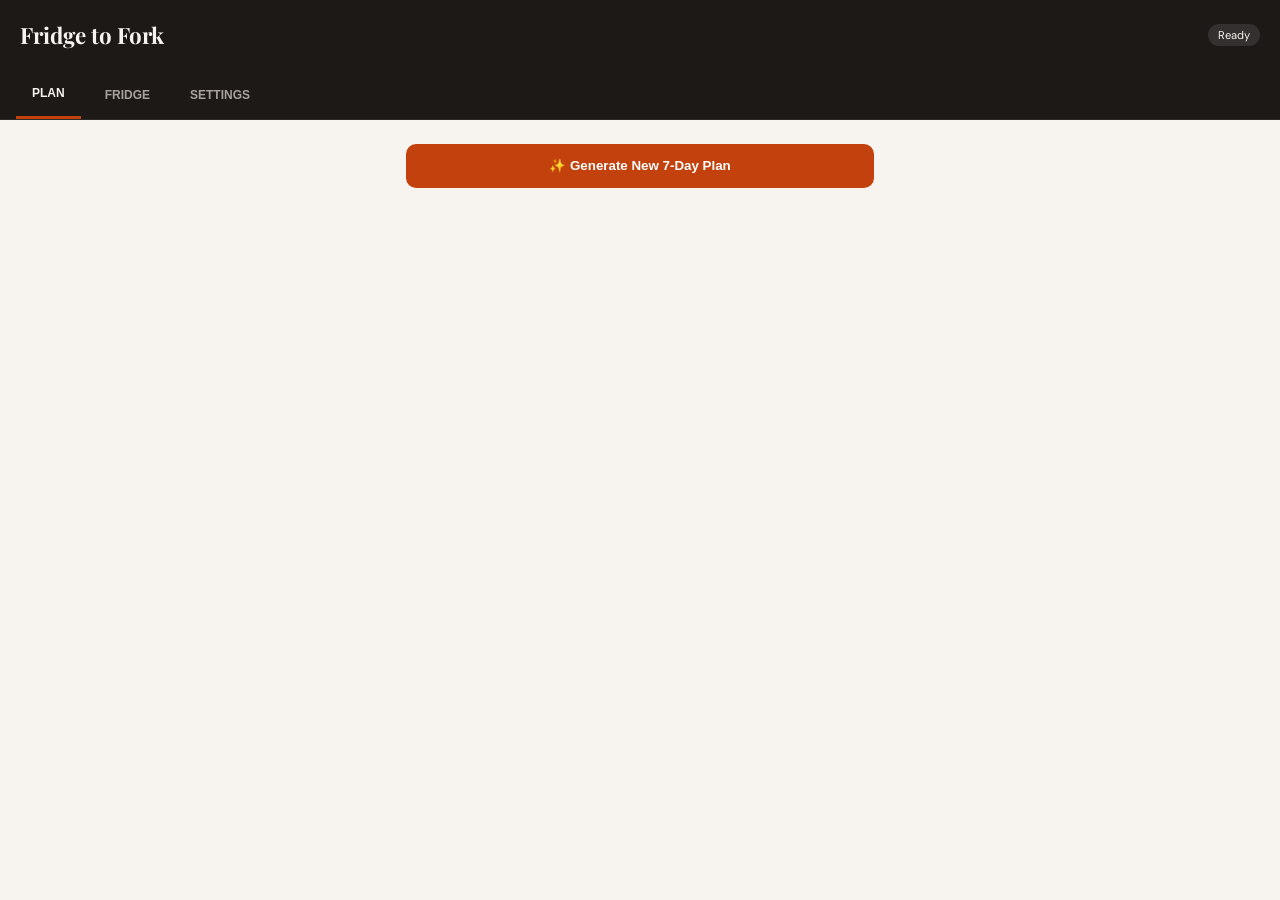
==== index.html @ 2e4df6df "Update index.html" ====
<!DOCTYPE html>
<html lang="en">
<head>
    <meta charset="UTF-8">
    <meta name="viewport" content="width=device-width, initial-scale=1.0">
    <title>Fridge to Fork v0.028</title>
    <link href="https://fonts.googleapis.com/css2?family=Playfair+Display:wght@600&family=DM+Sans:wght@400;500;700&display=swap" rel="stylesheet">
    <style>
        :root { --cream: #F7F3EE; --ink: #1C1917; --accent: #C2410C; --border: #E7E2DC; --card: #FFFFFF; --radius: 12px; }
        * { box-sizing: border-box; margin: 0; padding: 0; }
        body { font-family: 'DM Sans', sans-serif; background: var(--cream); color: var(--ink); padding-bottom: 50px; }
        header { background: var(--ink); color: var(--cream); padding: 1.25rem; display: flex; justify-content: space-between; align-items: center; }
        header h1 { font-family: 'Playfair Display', serif; font-size: 1.4rem; }
        #status { font-size: 0.7rem; background: rgba(255,255,255,0.1); padding: 4px 10px; border-radius: 20px; }
        .tabs { background: var(--ink); display: flex; padding: 0 1rem; gap: 0.5rem; border-bottom: 1px solid #2C2927; }
        .tab { font-size: 0.75rem; font-weight: 700; color: #A8A29E; padding: 1rem; border: none; background: none; cursor: pointer; text-transform: uppercase; }
        .tab.active { color: var(--cream); border-bottom: 3px solid var(--accent); }
        .view { display: none; padding: 1.5rem 1rem; max-width: 500px; margin: 0 auto; }
        .view.active { display: block; }
        .card { background: var(--card); border: 1px solid var(--border); border-radius: var(--radius); padding: 1.25rem; margin-bottom: 1.25rem; }
        label { display: block; font-size: 0.7rem; font-weight: 700; text-transform: uppercase; margin-bottom: 4px; color: #78716C; }
        input, select { width: 100%; padding: 0.7rem; margin-bottom: 1rem; border: 1px solid var(--border); border-radius: 8px; font-family: inherit; font-size: 0.9rem; }
        .btn { width: 100%; padding: 0.9rem; border-radius: 10px; border: none; font-weight: 700; cursor: pointer; transition: 0.2s; }
        .btn:active { transform: scale(0.98); opacity: 0.9; }
        .btn-p { background: var(--accent); color: white; }
        .btn-s { background: white; border: 2px solid var(--border); color: #44403C; margin-top: 10px; }
        .ing-item { display: flex; justify-content: space-between; align-items: center; padding: 1rem; background: white; border: 1px solid var(--border); border-radius: 10px; margin-bottom: 0.75rem; }
        .day-card { background: white; border: 1px solid var(--border); border-radius: 12px; margin-bottom: 1.25rem; overflow: hidden; }
        .day-h { background: var(--ink); color: white; padding: 0.75rem 1.25rem; font-family: 'Playfair Display', serif; }
        .m-box { padding: 1rem; border-bottom: 1px solid var(--border); }
        .m-box p { font-size: 0.95rem; line-height: 1.4; color: #44403C; }
        .recipe-modal { position: fixed; top: 0; left: 0; width: 100%; height: 100%; background: white; z-index: 2000; overflow-y: auto; padding: 2rem; }
        .staple-tag { background: #E7E2DC; padding: 6px 12px; border-radius: 20px; font-size: 0.8rem; display: flex; align-items: center; gap: 6px; margin-bottom: 5px; }
    </style>
</head>
<body>

<header><h1>Fridge to Fork</h1><span id="status">Ready</span></header>

<div class="tabs">
    <button class="tab" id="t-plan" onclick="sh('plan')">Plan</button>
    <button class="tab" id="t-ings" onclick="sh('ings')">Fridge</button>
    <button class="tab" id="t-set" onclick="sh('set')">Settings</button>
</div>

<div id="v-plan" class="view">
    <button class="btn btn-p" id="gBtn" onclick="generate()">✨ Generate New 7-Day Plan</button>
    <div id="pCont" style="margin-top:1rem;"></div>
</div>

<div id="v-ings" class="view">
    <div class="card">
        <label>Ingredient</label><input type="text" id="n" placeholder="Salmon">
        <div style="display:flex; gap:10px;">
            <div style="flex:1"><label>Qty</label><input type="number" id="q" value="1"></div>
            <div style="flex:1"><label>Unit</label><select id="u"><option>units</option><option>g</option><option>ml</option></select></div>
        </div>
        <button class="btn btn-p" onclick="pushItem()">Add to Fridge</button>
        <button class="btn btn-s" onclick="sync()">🔄 Refresh from Sheet</button>
    </div>
    <div id="iList"></div>
</div>

<div id="v-set" class="view">
    <div class="card">
        <h2>Staples</h2>
        <div style="display:flex; gap:8px;"><input type="text" id="newStaple"><button class="btn btn-p" style="width:auto" onclick="addStapleTag()">Add</button></div>
        <div id="stapleTags" style="display:flex; flex-wrap:wrap; gap:5px; margin-top:10px;"></div>
        <button class="btn btn-p" style="margin-top:20px;" onclick="pushAll()">💾 Sync Everything</button>
    </div>
    <div class="card">
        <label>Gemini API Key</label><input type="password" id="ak">
        <label>Apps Script URL</label><input type="text" id="su">
        <button class="btn btn-s" onclick="saveS()">Save Credentials</button>
    </div>
</div>

<script>
let state = { ings: [], staples: [], plan: { days: [] }, ak: '', su: '' };
const saved = localStorage.getItem('ftf_v2');
if (saved) state = JSON.parse(saved);

function sh(v) {
    document.querySelectorAll('.view, .tab').forEach(e => e.classList.remove('active'));
    document.getElementById('v-' + v).classList.add('active');
    document.getElementById('t-' + v).classList.add('active');
    if(v === 'ings') renderI();
    if(v === 'set') renderStapleTags();
    if(v === 'plan') renderP();
}

function saveS() {
    state.ak = document.getElementById('ak').value.trim();
    state.su = document.getElementById('su').value.trim();
    localStorage.setItem('ftf_v2', JSON.stringify(state));
    alert("Credentials Saved");
}

function renderI() {
    const list = document.getElementById('iList');
    list.innerHTML = (state.ings || []).map((i, idx) => `
        <div class="ing-item">
            <div><strong>${i.Item}</strong><br><small>${i.Qty} ${i.Unit || ''}</small></div>
            <button class="btn btn-s" style="width:auto; color:red;" onclick="eatItem('${i.Item}')">Remove</button>
        </div>
    `).join('');
}

function renderStapleTags() {
    document.getElementById('stapleTags').innerHTML = (state.staples || []).map((s, i) => `
        <div class="staple-tag">${s}<span onclick="state.staples.splice(${i},1);renderStapleTags()" style="cursor:pointer; margin-left:5px;">×</span></div>
    `).join('');
}

function addStapleTag() {
    const v = document.getElementById('newStaple').value;
    if(v) { state.staples.push(v); document.getElementById('newStaple').value=''; renderStapleTags(); }
}

async function sync() {
    if(!state.su) return;
    document.getElementById('status').innerText = "Syncing...";
    try {
        const r = await fetch(state.su + "?action=pullAll&t=" + Date.now());
        const d = await r.json();
        state.ings = d.ingredients || [];
        state.staples = d.staples || [];
        if(d.plan) state.plan = d.plan;
        localStorage.setItem('ftf_v2', JSON.stringify(state));
        renderI(); renderP();
    } catch(e) { console.error(e); }
    document.getElementById('status').innerText = "Ready";
}

async function pushAll() {
    if(!state.su) return;
    document.getElementById('status').innerText = "Saving...";
    try {
        await fetch(state.su, { method: 'POST', mode: 'no-cors', body: JSON.stringify({ action: 'pushAll', ...state }) });
    } catch(e) { console.error(e); }
    document.getElementById('status').innerText = "Ready";
}

function pushItem() {
    state.ings.push({ Item: document.getElementById('n').value, Qty: document.getElementById('q').value, Unit: document.getElementById('u').value });
    localStorage.setItem('ftf_v2', JSON.stringify(state));
    renderI(); pushAll();
}

function eatItem(name) {
    state.ings = state.ings.filter(i => i.Item !== name);
    localStorage.setItem('ftf_v2', JSON.stringify(state));
    renderI(); pushAll();
}

function renderP() {
    const cont = document.getElementById('pCont');
    if(!state.plan || !state.plan.days) return;

    const today = new Date();
    today.setHours(0,0,0,0);

    const futureDays = state.plan.days.filter(d => {
        const p = d.date.split('/');
        return new Date(p[2], p[1]-1, p[0]) >= today;
    }).sort((a,b) => {
        const ad = a.date.split('/'); const bd = b.date.split('/');
        return new Date(ad[2], ad[1]-1, ad[0]) - new Date(bd[2], bd[1]-1, bd[0]);
    });

    cont.innerHTML = futureDays.map(d => `
        <div class="day-card">
            <div class="day-h">${d.day} (${d.date})</div>
            <div class="m-box">
                <label>Lunch</label>
                <p onclick="getRecipe('${d.lunch}')" style="cursor:pointer; text-decoration:underline;">${d.lunch}</p>
            </div>
            <div class="m-box">
                <label>Dinner</label>
                <p onclick="getRecipe('${d.dinner}')" style="cursor:pointer; text-decoration:underline;">${d.dinner}</p>
                <div style="margin-top:10px; display:flex; gap:5px;">
                    <button class="btn btn-s" style="width:auto; font-size:0.6rem; padding:5px 10px;" onclick="regenMeal('${d.date}')">🎲 Regen</button>
                    <button class="btn btn-s" style="width:auto; font-size:0.6rem; padding:5px 10px;" onclick="hintMeal('${d.date}')">💡 Hint</button>
                </div>
            </div>
        </div>
    `).join('');
}

async function generate() {
    const btn = document.getElementById('gBtn');
    if(!state.ak) return alert("API Key Required");
    btn.disabled = true; btn.innerText = "Processing...";
    
    const prompt = `
    Lunch : just for single male - should be cored in one protein and be high volume low calorie.
    Dinner: Family of 3 (2 adults, 9yo girl). Sunday Roast is mandatory.
    INVENTORY: ${state.ings.map(i => i.Qty + i.Unit + ' ' + i.Item).join(', ')}.
    USER STAPLES: ${state.staples.join(', ')}.
    UNIVERSAL PANTRY: Assume all standard UK pantry essentials (Pasta, Rice, Flour, Sugar, Oil, Herbs, Spices, Stock Cubes, Bread, Condiments).
    Return ONLY JSON: {"days":[{"date":"DD/MM/YYYY", "day":"Monday", "lunch":"...", "dinner":"...", "used_ings":["item"]}]}. 
    Plan 7 days from ${new Date().toLocaleDateString('en-GB')}.`;

    try {
        const r = await fetch(`https://generativelanguage.googleapis.com/v1beta/models/gemini-3.1-flash-lite-preview:generateContent?key=${state.ak}`, {
            method: 'POST', headers: { 'Content-Type': 'application/json' },
            body: JSON.stringify({ contents: [{ parts: [{ text: prompt }] }] })
        });
        const d = await r.json();
        const text = d.candidates[0].content.parts[0].text.replace(/```json|```/gi, "").trim();
        state.plan = JSON.parse(text);
        localStorage.setItem('ftf_v2', JSON.stringify(state));
        renderP(); pushAll();
    } catch(e) { alert("Error generating plan."); }
    btn.disabled = false; btn.innerText = "✨ Generate New 7-Day Plan";
}

async function getRecipe(meal) {
    const m = document.createElement('div');
    m.className = 'recipe-modal';
    // Adding a specific ID so we can target it easily for removal
    m.id = 'recipe-overlay';
    m.innerHTML = `<div style="max-width:500px; margin:auto; text-align:center;"><h2>Preparing Recipe...</h2></div>`;
    document.body.appendChild(m);

    const p = `
    TASK: Write a recipe for "${meal}".
    CONSTRAINTS:
    1. Focus ONLY on: ${meal}.
    2. Use Inventory: ${state.ings.map(i=>i.Item).join(', ')}.
    3. Use User Staples: ${state.staples.join(', ')}.
    4. Use standard UK pantry essentials as needed.
    5. DO NOT mention ingredients not used in this recipe.
    6. Tone: Direct, UK-centric, professional yet casual.
    7. Include a "Shopping List" for specific recipe items with UK prices.
    `;

    try {
        const r = await fetch(`https://generativelanguage.googleapis.com/v1beta/models/gemini-3.1-flash-lite-preview:generateContent?key=${state.ak}`, {
            method: 'POST', headers: { 'Content-Type': 'application/json' },
            body: JSON.stringify({ contents: [{ parts: [{ text: p }] }] })
        });
        const d = await r.json();
        const recipeText = d.candidates[0].content.parts[0].text;
        
        m.innerHTML = `
            <div style="max-width:500px; margin:0 auto 100px auto; position:relative;">
                <h1 style="font-family:Playfair Display; margin-bottom:1rem; padding-top:1rem;">${meal}</h1>
                <div style="white-space:pre-wrap; line-height:1.6; font-size:1rem; color:#44403C;">${recipeText}</div>
                <div style="position: sticky; bottom: 20px; left: 0; right: 0; background: white; padding: 10px 0;">
                    <button class="btn btn-p" onclick="document.getElementById('recipe-overlay').remove()">← Back to Meal Plan</button>
                </div>
            </div>
        `;
    } catch(e) { 
        m.innerHTML = `
            <div style="max-width:500px; margin:auto; text-align:center;">
                <h2>Connection Error</h2>
                <p>Could not load the recipe.</p>
                <button class="btn btn-p" onclick="document.getElementById('recipe-overlay').remove()">Back</button>
            </div>
        `; 
    }
}

async function regenMeal(date, hint = "") {
    document.getElementById('status').innerText = "Rerolling...";
    const p = `
    Regenerate Dinner for ${date}. ${hint ? 'Hint: '+hint : ''}. 
    Inventory: ${state.ings.map(i=>i.Item).join(',')}. 
    Standard UK Pantry items are available.
    Return JSON: {"dinner":"...", "used_ings":[]}`;
    
    try {
        const r = await fetch(`https://generativelanguage.googleapis.com/v1beta/models/gemini-3.1-flash-lite-preview:generateContent?key=${state.ak}`, {
            method: 'POST', headers: { 'Content-Type': 'application/json' },
            body: JSON.stringify({ contents: [{ parts: [{ text: p }] }] })
        });
        const d = await r.json();
        const res = JSON.parse(d.candidates[0].content.parts[0].text.replace(/```json|```/gi, ""));
        const idx = state.plan.days.findIndex(x => x.date === date);
        if (idx !== -1) {
            state.plan.days[idx].dinner = res.dinner;
            state.plan.days[idx].used_ings = res.used_ings;
            localStorage.setItem('ftf_v2', JSON.stringify(state));
            renderP(); pushAll();
        }
    } catch(e) { alert("Could not update meal."); }
    document.getElementById('status').innerText = "Ready";
}

function hintMeal(date) { 
    const h = prompt("Any specific idea for this meal?"); 
    if(h) regenMeal(date, h); 
}

// Init UI and Data
document.getElementById('ak').value = state.ak || '';
document.getElementById('su').value = state.su || '';
sh('plan');
</script>
</body>
</html>
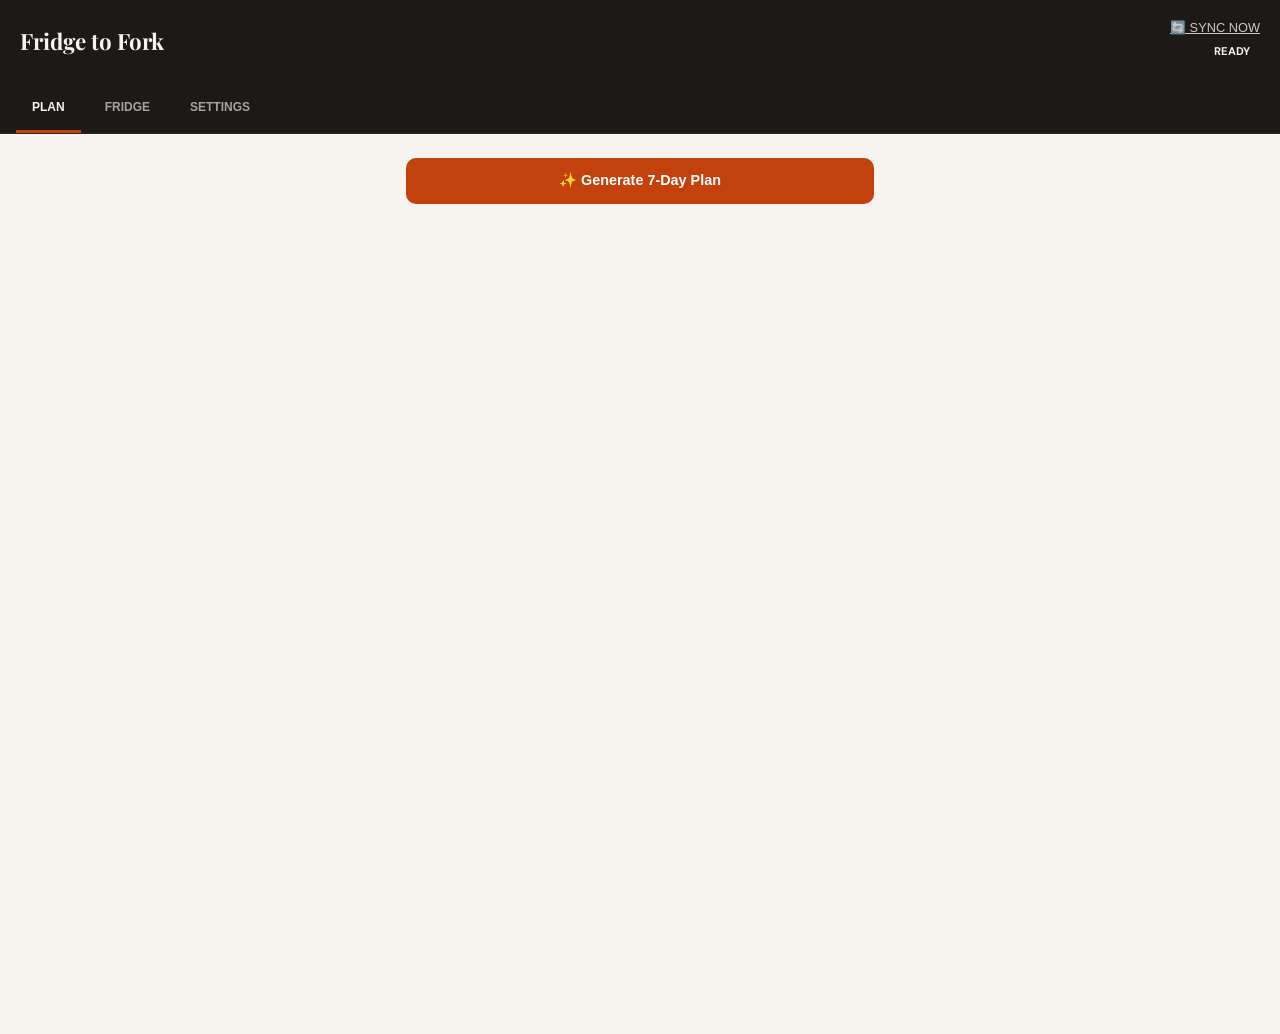
==== commit 22b17c4d: "Rename xindex.html to index.html" ====
--- a/index.html
+++ b/index.html
@@ -3,301 +3,111 @@
 <head>
     <meta charset="UTF-8">
     <meta name="viewport" content="width=device-width, initial-scale=1.0">
-    <title>Fridge to Fork v0.028</title>
+    <title>Fridge to Fork v0.027</title>
     <link href="https://fonts.googleapis.com/css2?family=Playfair+Display:wght@600&family=DM+Sans:wght@400;500;700&display=swap" rel="stylesheet">
-    <style>
-        :root { --cream: #F7F3EE; --ink: #1C1917; --accent: #C2410C; --border: #E7E2DC; --card: #FFFFFF; --radius: 12px; }
-        * { box-sizing: border-box; margin: 0; padding: 0; }
-        body { font-family: 'DM Sans', sans-serif; background: var(--cream); color: var(--ink); padding-bottom: 50px; }
-        header { background: var(--ink); color: var(--cream); padding: 1.25rem; display: flex; justify-content: space-between; align-items: center; }
-        header h1 { font-family: 'Playfair Display', serif; font-size: 1.4rem; }
-        #status { font-size: 0.7rem; background: rgba(255,255,255,0.1); padding: 4px 10px; border-radius: 20px; }
-        .tabs { background: var(--ink); display: flex; padding: 0 1rem; gap: 0.5rem; border-bottom: 1px solid #2C2927; }
-        .tab { font-size: 0.75rem; font-weight: 700; color: #A8A29E; padding: 1rem; border: none; background: none; cursor: pointer; text-transform: uppercase; }
-        .tab.active { color: var(--cream); border-bottom: 3px solid var(--accent); }
-        .view { display: none; padding: 1.5rem 1rem; max-width: 500px; margin: 0 auto; }
-        .view.active { display: block; }
-        .card { background: var(--card); border: 1px solid var(--border); border-radius: var(--radius); padding: 1.25rem; margin-bottom: 1.25rem; }
-        label { display: block; font-size: 0.7rem; font-weight: 700; text-transform: uppercase; margin-bottom: 4px; color: #78716C; }
-        input, select { width: 100%; padding: 0.7rem; margin-bottom: 1rem; border: 1px solid var(--border); border-radius: 8px; font-family: inherit; font-size: 0.9rem; }
-        .btn { width: 100%; padding: 0.9rem; border-radius: 10px; border: none; font-weight: 700; cursor: pointer; transition: 0.2s; }
-        .btn:active { transform: scale(0.98); opacity: 0.9; }
-        .btn-p { background: var(--accent); color: white; }
-        .btn-s { background: white; border: 2px solid var(--border); color: #44403C; margin-top: 10px; }
-        .ing-item { display: flex; justify-content: space-between; align-items: center; padding: 1rem; background: white; border: 1px solid var(--border); border-radius: 10px; margin-bottom: 0.75rem; }
-        .day-card { background: white; border: 1px solid var(--border); border-radius: 12px; margin-bottom: 1.25rem; overflow: hidden; }
-        .day-h { background: var(--ink); color: white; padding: 0.75rem 1.25rem; font-family: 'Playfair Display', serif; }
-        .m-box { padding: 1rem; border-bottom: 1px solid var(--border); }
-        .m-box p { font-size: 0.95rem; line-height: 1.4; color: #44403C; }
-        .recipe-modal { position: fixed; top: 0; left: 0; width: 100%; height: 100%; background: white; z-index: 2000; overflow-y: auto; padding: 2rem; }
-        .staple-tag { background: #E7E2DC; padding: 6px 12px; border-radius: 20px; font-size: 0.8rem; display: flex; align-items: center; gap: 6px; margin-bottom: 5px; }
-    </style>
+    <link rel="stylesheet" href="style.css">
 </head>
 <body>
+<header>
+    <h1>Fridge to Fork</h1>
+    <div style="display: flex; flex-direction: column; align-items: flex-end; gap: 4px;">
+        <button onclick="sync()" style="background: none; border: none; color: var(--cream); cursor: pointer; font-size: 0.8rem; opacity: 0.8; text-decoration: underline;">🔄 SYNC NOW</button>
+        <span id="status">Ready</span>
+    </div>
+</header>
 
-<header><h1>Fridge to Fork</h1><span id="status">Ready</span></header>
-
-<div class="tabs">
-    <button class="tab" id="t-plan" onclick="sh('plan')">Plan</button>
+<nav class="tabs">
+    <button class="tab active" id="t-plan" onclick="sh('plan')">Plan</button>
     <button class="tab" id="t-ings" onclick="sh('ings')">Fridge</button>
     <button class="tab" id="t-set" onclick="sh('set')">Settings</button>
-</div>
+</nav>
 
-<div id="v-plan" class="view">
-    <button class="btn btn-p" id="gBtn" onclick="generate()">✨ Generate New 7-Day Plan</button>
-    <div id="pCont" style="margin-top:1rem;"></div>
-</div>
+<!-- View: Plan -->
+<main id="v-plan" class="view active">
+    <button class="btn btn-p" id="gBtn" onclick="generatePlan()">✨ Generate 7-Day Plan</button>
+    <div id="pCont" class="plan-container"></div>
+</main>
 
-<div id="v-ings" class="view">
-    <div class="card">
-        <label>Ingredient</label><input type="text" id="n" placeholder="Salmon">
-        <div style="display:flex; gap:10px;">
-            <div style="flex:1"><label>Qty</label><input type="number" id="q" value="1"></div>
-            <div style="flex:1"><label>Unit</label><select id="u"><option>units</option><option>g</option><option>ml</option></select></div>
+<!-- View: Fridge -->
+<main id="v-ings" class="view">
+    <section class="card" id="ing-editor">
+        <h3 id="editor-title">Add Item</h3>
+        <input type="hidden" id="edit-idx" value="-1">
+        
+        <label>Item Name</label>
+        <input type="text" id="n" placeholder="e.g. Salmon Fillets">
+        
+        <div class="grid-2">
+            <div><label>Qty</label><input type="number" id="q" value="1"></div>
+            <div>
+                <label>Unit</label>
+                <select id="u">
+                    <option value="units">units</option>
+                    <option value="g">g</option>
+                    <option value="ml">ml</option>
+                    <option value="packs">packs</option>
+                </select>
+            </div>
         </div>
-        <button class="btn btn-p" onclick="pushItem()">Add to Fridge</button>
-        <button class="btn btn-s" onclick="sync()">🔄 Refresh from Sheet</button>
-    </div>
+
+        <div class="grid-2">
+            <div>
+                <label>Category</label>
+                <select id="cat">
+                    <option value="Protein">Protein</option>
+                    <option value="Veg">Veg</option>
+                    <option value="Dairy">Dairy</option>
+                    <option value="Carbs">Carbs</option>
+                    <option value="Other">Other</option>
+                </select>
+            </div>
+            <div>
+                <label>Storage</label>
+                <select id="store">
+                    <option value="Fridge">Fridge</option>
+                    <option value="Freezer">Freezer</option>
+                    <option value="Pantry">Pantry</option>
+                </select>
+            </div>
+        </div>
+
+        <label>Use By Date</label>
+        <input type="date" id="ub">
+
+        <div class="grid-2">
+            <button class="btn btn-p" id="save-btn" onclick="saveItem()">Save to Fridge</button>
+            <button class="btn btn-s" id="cancel-btn" onclick="resetForm()" style="display:none;">Cancel</button>
+        </div>
+    </section>
+    
+    <button class="btn btn-s" onclick="syncAll()" style="margin-bottom: 1rem;">🔄 Sync with Sheet</button>
     <div id="iList"></div>
-</div>
+</main>
 
-<div id="v-set" class="view">
+<!-- View: Settings -->
+<main id="v-set" class="view">
     <div class="card">
         <h2>Staples</h2>
-        <div style="display:flex; gap:8px;"><input type="text" id="newStaple"><button class="btn btn-p" style="width:auto" onclick="addStapleTag()">Add</button></div>
-        <div id="stapleTags" style="display:flex; flex-wrap:wrap; gap:5px; margin-top:10px;"></div>
-        <button class="btn btn-p" style="margin-top:20px;" onclick="pushAll()">💾 Sync Everything</button>
+        <div class="staple-input-group">
+            <input type="text" id="newStaple" placeholder="e.g. Olive Oil">
+            <button class="btn btn-p" onclick="addStaple()">Add</button>
+        </div>
+        <div id="stapleTags" class="tag-container"></div>
     </div>
+
     <div class="card">
-        <label>Gemini API Key</label><input type="password" id="ak">
-        <label>Apps Script URL</label><input type="text" id="su">
-        <button class="btn btn-s" onclick="saveS()">Save Credentials</button>
+        <h2>System Config</h2>
+        <label>Gemini API Key</label>
+        <input type="password" id="ak" placeholder="Paste Key Here">
+        <label>Apps Script URL</label>
+        <input type="text" id="su" placeholder="https://script.google.com/...">
+        <button class="btn btn-s" onclick="updateCredentials()">Update Credentials</button>
     </div>
-</div>
+</main>
 
-<script>
-let state = { ings: [], staples: [], plan: { days: [] }, ak: '', su: '' };
-const saved = localStorage.getItem('ftf_v2');
-if (saved) state = JSON.parse(saved);
-
-function sh(v) {
-    document.querySelectorAll('.view, .tab').forEach(e => e.classList.remove('active'));
-    document.getElementById('v-' + v).classList.add('active');
-    document.getElementById('t-' + v).classList.add('active');
-    if(v === 'ings') renderI();
-    if(v === 'set') renderStapleTags();
-    if(v === 'plan') renderP();
-}
-
-function saveS() {
-    state.ak = document.getElementById('ak').value.trim();
-    state.su = document.getElementById('su').value.trim();
-    localStorage.setItem('ftf_v2', JSON.stringify(state));
-    alert("Credentials Saved");
-}
-
-function renderI() {
-    const list = document.getElementById('iList');
-    list.innerHTML = (state.ings || []).map((i, idx) => `
-        <div class="ing-item">
-            <div><strong>${i.Item}</strong><br><small>${i.Qty} ${i.Unit || ''}</small></div>
-            <button class="btn btn-s" style="width:auto; color:red;" onclick="eatItem('${i.Item}')">Remove</button>
-        </div>
-    `).join('');
-}
-
-function renderStapleTags() {
-    document.getElementById('stapleTags').innerHTML = (state.staples || []).map((s, i) => `
-        <div class="staple-tag">${s}<span onclick="state.staples.splice(${i},1);renderStapleTags()" style="cursor:pointer; margin-left:5px;">×</span></div>
-    `).join('');
-}
-
-function addStapleTag() {
-    const v = document.getElementById('newStaple').value;
-    if(v) { state.staples.push(v); document.getElementById('newStaple').value=''; renderStapleTags(); }
-}
-
-async function sync() {
-    if(!state.su) return;
-    document.getElementById('status').innerText = "Syncing...";
-    try {
-        const r = await fetch(state.su + "?action=pullAll&t=" + Date.now());
-        const d = await r.json();
-        state.ings = d.ingredients || [];
-        state.staples = d.staples || [];
-        if(d.plan) state.plan = d.plan;
-        localStorage.setItem('ftf_v2', JSON.stringify(state));
-        renderI(); renderP();
-    } catch(e) { console.error(e); }
-    document.getElementById('status').innerText = "Ready";
-}
-
-async function pushAll() {
-    if(!state.su) return;
-    document.getElementById('status').innerText = "Saving...";
-    try {
-        await fetch(state.su, { method: 'POST', mode: 'no-cors', body: JSON.stringify({ action: 'pushAll', ...state }) });
-    } catch(e) { console.error(e); }
-    document.getElementById('status').innerText = "Ready";
-}
-
-function pushItem() {
-    state.ings.push({ Item: document.getElementById('n').value, Qty: document.getElementById('q').value, Unit: document.getElementById('u').value });
-    localStorage.setItem('ftf_v2', JSON.stringify(state));
-    renderI(); pushAll();
-}
-
-function eatItem(name) {
-    state.ings = state.ings.filter(i => i.Item !== name);
-    localStorage.setItem('ftf_v2', JSON.stringify(state));
-    renderI(); pushAll();
-}
-
-function renderP() {
-    const cont = document.getElementById('pCont');
-    if(!state.plan || !state.plan.days) return;
-
-    const today = new Date();
-    today.setHours(0,0,0,0);
-
-    const futureDays = state.plan.days.filter(d => {
-        const p = d.date.split('/');
-        return new Date(p[2], p[1]-1, p[0]) >= today;
-    }).sort((a,b) => {
-        const ad = a.date.split('/'); const bd = b.date.split('/');
-        return new Date(ad[2], ad[1]-1, ad[0]) - new Date(bd[2], bd[1]-1, bd[0]);
-    });
-
-    cont.innerHTML = futureDays.map(d => `
-        <div class="day-card">
-            <div class="day-h">${d.day} (${d.date})</div>
-            <div class="m-box">
-                <label>Lunch</label>
-                <p onclick="getRecipe('${d.lunch}')" style="cursor:pointer; text-decoration:underline;">${d.lunch}</p>
-            </div>
-            <div class="m-box">
-                <label>Dinner</label>
-                <p onclick="getRecipe('${d.dinner}')" style="cursor:pointer; text-decoration:underline;">${d.dinner}</p>
-                <div style="margin-top:10px; display:flex; gap:5px;">
-                    <button class="btn btn-s" style="width:auto; font-size:0.6rem; padding:5px 10px;" onclick="regenMeal('${d.date}')">🎲 Regen</button>
-                    <button class="btn btn-s" style="width:auto; font-size:0.6rem; padding:5px 10px;" onclick="hintMeal('${d.date}')">💡 Hint</button>
-                </div>
-            </div>
-        </div>
-    `).join('');
-}
-
-async function generate() {
-    const btn = document.getElementById('gBtn');
-    if(!state.ak) return alert("API Key Required");
-    btn.disabled = true; btn.innerText = "Processing...";
-    
-    const prompt = `
-    Lunch : just for single male - should be cored in one protein and be high volume low calorie.
-    Dinner: Family of 3 (2 adults, 9yo girl). Sunday Roast is mandatory.
-    INVENTORY: ${state.ings.map(i => i.Qty + i.Unit + ' ' + i.Item).join(', ')}.
-    USER STAPLES: ${state.staples.join(', ')}.
-    UNIVERSAL PANTRY: Assume all standard UK pantry essentials (Pasta, Rice, Flour, Sugar, Oil, Herbs, Spices, Stock Cubes, Bread, Condiments).
-    Return ONLY JSON: {"days":[{"date":"DD/MM/YYYY", "day":"Monday", "lunch":"...", "dinner":"...", "used_ings":["item"]}]}. 
-    Plan 7 days from ${new Date().toLocaleDateString('en-GB')}.`;
-
-    try {
-        const r = await fetch(`https://generativelanguage.googleapis.com/v1beta/models/gemini-3.1-flash-lite-preview:generateContent?key=${state.ak}`, {
-            method: 'POST', headers: { 'Content-Type': 'application/json' },
-            body: JSON.stringify({ contents: [{ parts: [{ text: prompt }] }] })
-        });
-        const d = await r.json();
-        const text = d.candidates[0].content.parts[0].text.replace(/```json|```/gi, "").trim();
-        state.plan = JSON.parse(text);
-        localStorage.setItem('ftf_v2', JSON.stringify(state));
-        renderP(); pushAll();
-    } catch(e) { alert("Error generating plan."); }
-    btn.disabled = false; btn.innerText = "✨ Generate New 7-Day Plan";
-}
-
-async function getRecipe(meal) {
-    const m = document.createElement('div');
-    m.className = 'recipe-modal';
-    // Adding a specific ID so we can target it easily for removal
-    m.id = 'recipe-overlay';
-    m.innerHTML = `<div style="max-width:500px; margin:auto; text-align:center;"><h2>Preparing Recipe...</h2></div>`;
-    document.body.appendChild(m);
-
-    const p = `
-    TASK: Write a recipe for "${meal}".
-    CONSTRAINTS:
-    1. Focus ONLY on: ${meal}.
-    2. Use Inventory: ${state.ings.map(i=>i.Item).join(', ')}.
-    3. Use User Staples: ${state.staples.join(', ')}.
-    4. Use standard UK pantry essentials as needed.
-    5. DO NOT mention ingredients not used in this recipe.
-    6. Tone: Direct, UK-centric, professional yet casual.
-    7. Include a "Shopping List" for specific recipe items with UK prices.
-    `;
-
-    try {
-        const r = await fetch(`https://generativelanguage.googleapis.com/v1beta/models/gemini-3.1-flash-lite-preview:generateContent?key=${state.ak}`, {
-            method: 'POST', headers: { 'Content-Type': 'application/json' },
-            body: JSON.stringify({ contents: [{ parts: [{ text: p }] }] })
-        });
-        const d = await r.json();
-        const recipeText = d.candidates[0].content.parts[0].text;
-        
-        m.innerHTML = `
-            <div style="max-width:500px; margin:0 auto 100px auto; position:relative;">
-                <h1 style="font-family:Playfair Display; margin-bottom:1rem; padding-top:1rem;">${meal}</h1>
-                <div style="white-space:pre-wrap; line-height:1.6; font-size:1rem; color:#44403C;">${recipeText}</div>
-                <div style="position: sticky; bottom: 20px; left: 0; right: 0; background: white; padding: 10px 0;">
-                    <button class="btn btn-p" onclick="document.getElementById('recipe-overlay').remove()">← Back to Meal Plan</button>
-                </div>
-            </div>
-        `;
-    } catch(e) { 
-        m.innerHTML = `
-            <div style="max-width:500px; margin:auto; text-align:center;">
-                <h2>Connection Error</h2>
-                <p>Could not load the recipe.</p>
-                <button class="btn btn-p" onclick="document.getElementById('recipe-overlay').remove()">Back</button>
-            </div>
-        `; 
-    }
-}
-
-async function regenMeal(date, hint = "") {
-    document.getElementById('status').innerText = "Rerolling...";
-    const p = `
-    Regenerate Dinner for ${date}. ${hint ? 'Hint: '+hint : ''}. 
-    Inventory: ${state.ings.map(i=>i.Item).join(',')}. 
-    Standard UK Pantry items are available.
-    Return JSON: {"dinner":"...", "used_ings":[]}`;
-    
-    try {
-        const r = await fetch(`https://generativelanguage.googleapis.com/v1beta/models/gemini-3.1-flash-lite-preview:generateContent?key=${state.ak}`, {
-            method: 'POST', headers: { 'Content-Type': 'application/json' },
-            body: JSON.stringify({ contents: [{ parts: [{ text: p }] }] })
-        });
-        const d = await r.json();
-        const res = JSON.parse(d.candidates[0].content.parts[0].text.replace(/```json|```/gi, ""));
-        const idx = state.plan.days.findIndex(x => x.date === date);
-        if (idx !== -1) {
-            state.plan.days[idx].dinner = res.dinner;
-            state.plan.days[idx].used_ings = res.used_ings;
-            localStorage.setItem('ftf_v2', JSON.stringify(state));
-            renderP(); pushAll();
-        }
-    } catch(e) { alert("Could not update meal."); }
-    document.getElementById('status').innerText = "Ready";
-}
-
-function hintMeal(date) { 
-    const h = prompt("Any specific idea for this meal?"); 
-    if(h) regenMeal(date, h); 
-}
-
-// Init UI and Data
-document.getElementById('ak').value = state.ak || '';
-document.getElementById('su').value = state.su || '';
-sh('plan');
-</script>
+<!-- Scripts -->
+<script src="app.js"></script>
+<script src="render.js"></script>
+<script src="ai.js"></script>
 </body>
 </html>
--- a/style.css
+++ b/style.css
@@ -0,0 +1,81 @@
+:root { 
+    --cream: #F7F3EE; --ink: #1C1917; --accent: #C2410C; 
+    --border: #E7E2DC; --card: #FFFFFF; --radius: 12px;
+    --warn: #B91C1C; --soon: #D97706;
+}
+
+* { box-sizing: border-box; margin: 0; padding: 0; }
+body { font-family: 'DM Sans', sans-serif; background: var(--cream); color: var(--ink); line-height: 1.5; }
+
+header { background: var(--ink); color: var(--cream); padding: 1.25rem; display: flex; justify-content: space-between; align-items: center; position: sticky; top: 0; z-index: 100; }
+header h1 { font-family: 'Playfair Display', serif; font-size: 1.4rem; }
+
+#status { font-size: 0.7rem; font-weight: 700; padding: 4px 10px; border-radius: 20px; text-transform: uppercase; }
+.status-ready { background: #065F46; color: #D1FAE5; }
+.status-busy { background: var(--accent); color: white; }
+
+.tabs { background: var(--ink); display: flex; padding: 0 1rem; gap: 0.5rem; border-bottom: 1px solid #2C2927; position: sticky; top: 60px; z-index: 99; }
+.tab { font-size: 0.75rem; font-weight: 700; color: #A8A29E; padding: 1rem; border: none; background: none; cursor: pointer; text-transform: uppercase; border-bottom: 3px solid transparent; }
+.tab.active { color: var(--cream); border-bottom-color: var(--accent); }
+
+.view { display: none; padding: 1.5rem 1rem; max-width: 500px; margin: 0 auto; min-height: 100vh; }
+.view.active { display: block; }
+
+.card { background: var(--card); border: 1px solid var(--border); border-radius: var(--radius); padding: 1.25rem; margin-bottom: 1.25rem; box-shadow: 0 2px 4px rgba(0,0,0,0.02); }
+.grid-2 { display: grid; grid-template-columns: 1fr 1fr; gap: 10px; }
+
+label { display: block; font-size: 0.7rem; font-weight: 700; text-transform: uppercase; margin-bottom: 4px; color: #78716C; margin-top: 8px; }
+input, select { width: 100%; padding: 0.75rem; border: 1px solid var(--border); border-radius: 8px; font-family: inherit; font-size: 0.95rem; background: #FAFAFA; }
+
+.btn { width: 100%; padding: 0.9rem; border-radius: 10px; border: none; font-weight: 700; cursor: pointer; transition: 0.2s; font-size: 0.9rem; }
+.btn-p { background: var(--accent); color: white; }
+.btn-s { background: white; border: 1px solid var(--border); color: #44403C; }
+.btn:active { transform: scale(0.98); }
+
+.ing-item { display: flex; justify-content: space-between; align-items: center; padding: 1rem; background: white; border: 1px solid var(--border); border-radius: 10px; margin-bottom: 0.75rem; }
+.ing-meta { font-size: 0.75rem; color: #71717A; }
+.expiry-tag { font-weight: 700; padding: 2px 6px; border-radius: 4px; font-size: 0.7rem; }
+.expiry-critical { color: var(--warn); background: #FEE2E2; }
+.expiry-soon { color: var(--soon); background: #FEF3C7; }
+
+.tag-container { display: flex; flex-wrap: wrap; gap: 6px; margin-top: 1rem; }
+.staple-tag { background: #E7E2DC; padding: 6px 12px; border-radius: 20px; font-size: 0.8rem; display: flex; align-items: center; gap: 6px; }
+.staple-tag span { cursor: pointer; color: #991B1B; font-weight: bold; }
+
+.staple-input-group { display: flex; gap: 8px; align-items: flex-end; }
+
+.meal-link {
+    font-weight: 500;
+    color: var(--accent);
+    text-decoration: underline;
+    cursor: pointer;
+    margin-bottom: 5px;
+}
+
+.recipe-modal-full {
+    position: fixed;
+    top: 0; left: 0; width: 100%; height: 100%;
+    background: white;
+    z-index: 2000;
+    padding: 2rem;
+    overflow-y: auto;
+}
+
+.recipe-content {
+    max-width: 600px;
+    margin: 0 auto;
+    padding-bottom: 40px;
+}
+
+.recipe-text {
+    line-height: 1.6;
+    margin: 20px 0;
+    color: #44403C;
+}
+
+.inline-edit-panel {
+    border-left: 2px solid var(--accent);
+    padding-left: 10px;
+    margin-top: -10px;
+    margin-bottom: 10px;
+}
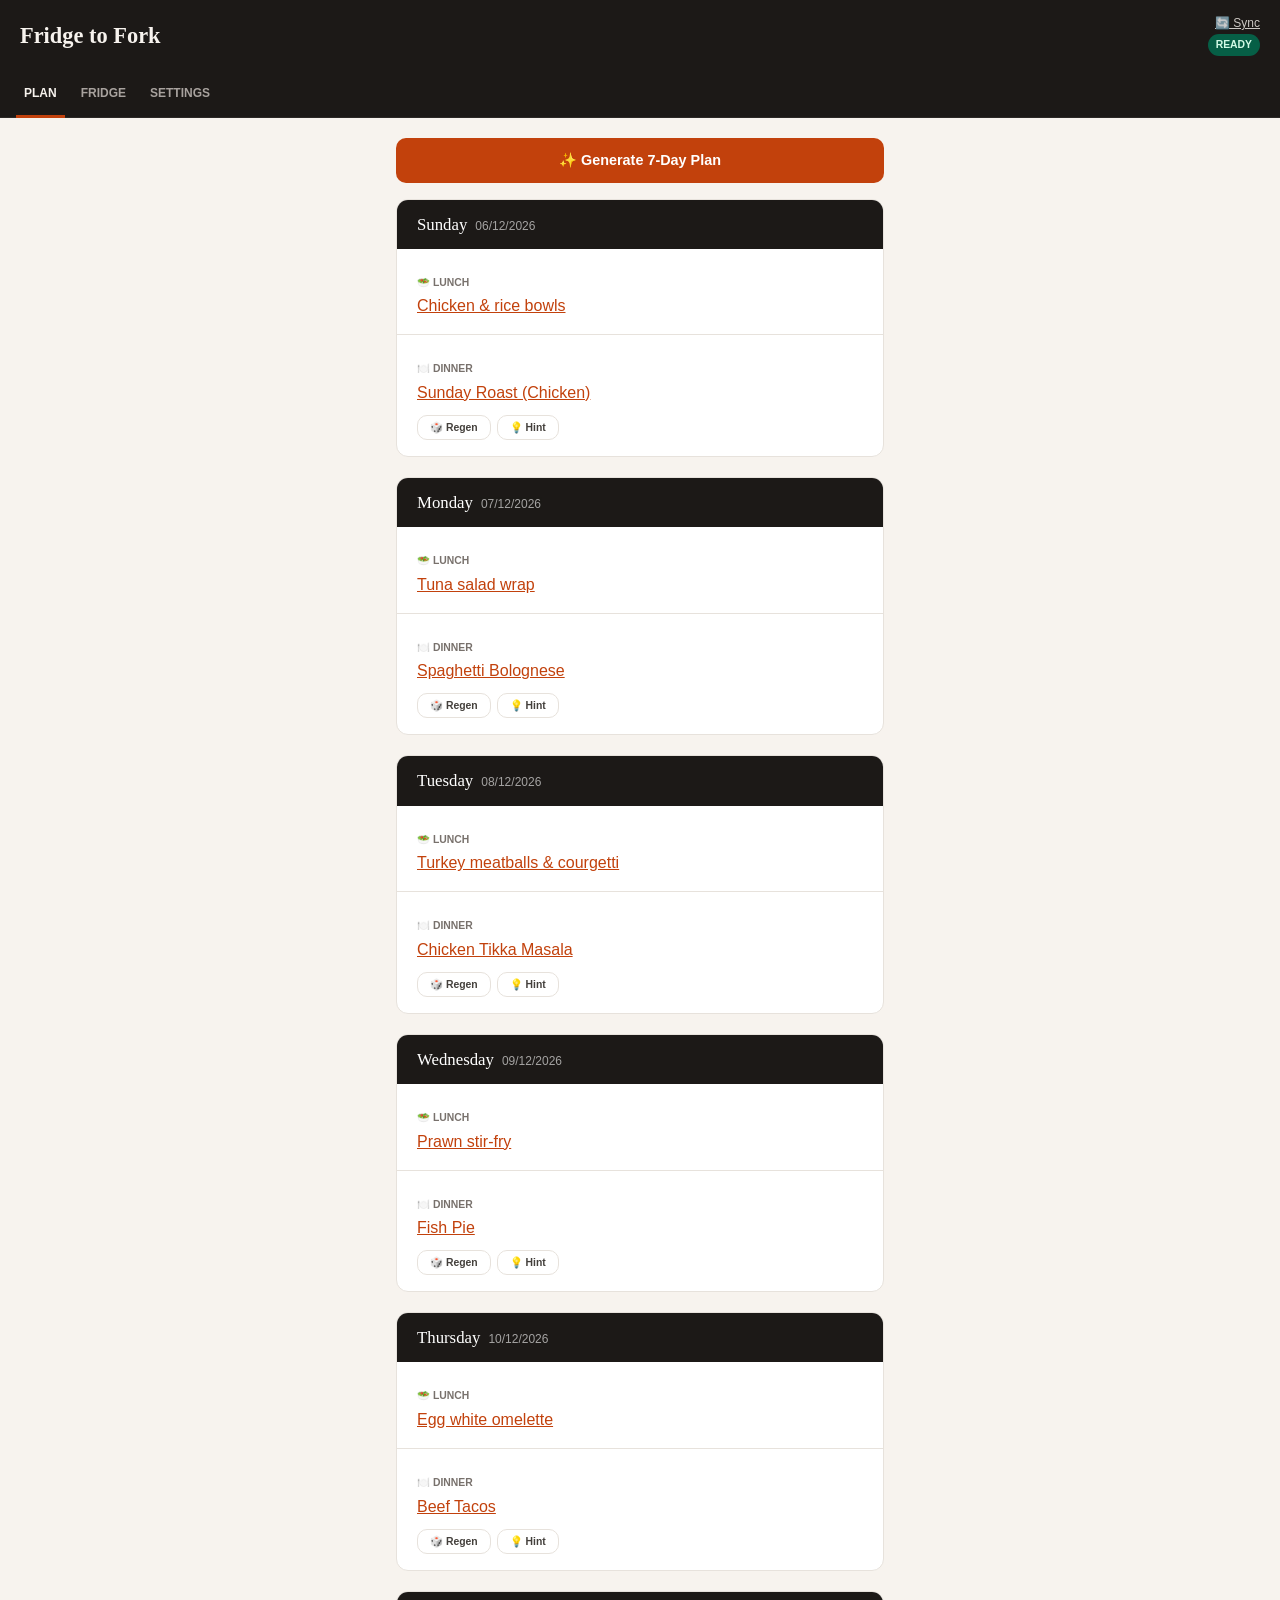
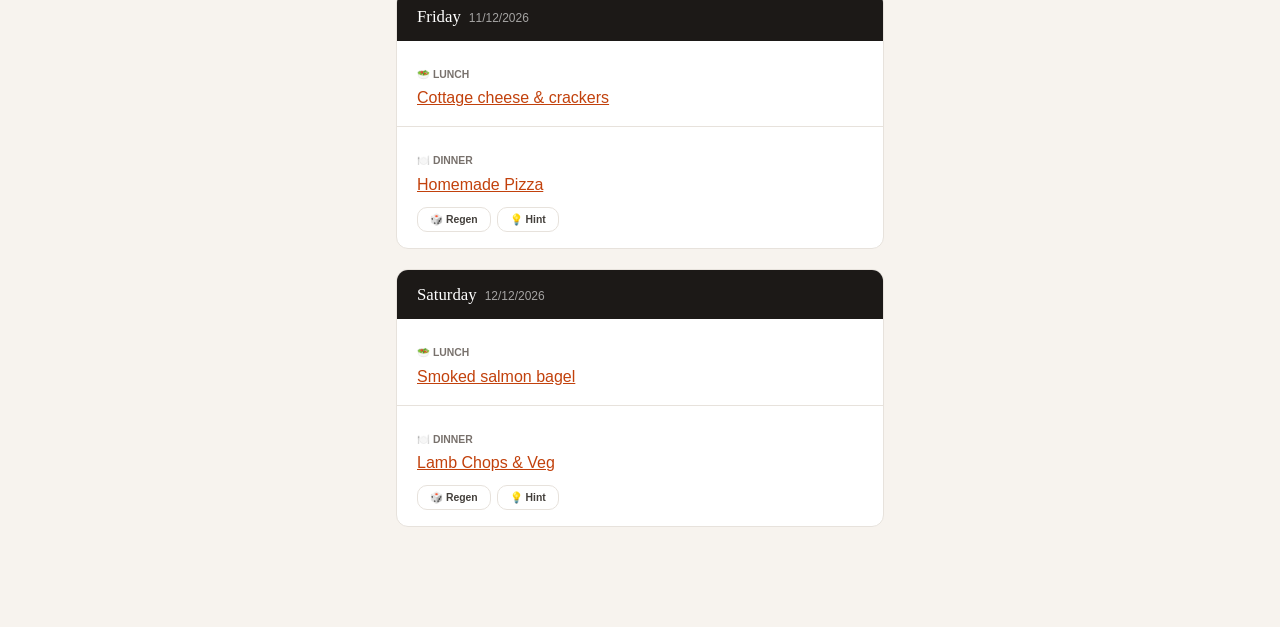
==== commit ea1a19db: "Update and rename OLDindex.html to index.html" ====
--- a/index.html
+++ b/index.html
@@ -1,113 +1,531 @@
 <!DOCTYPE html>
 <html lang="en">
 <head>
-    <meta charset="UTF-8">
-    <meta name="viewport" content="width=device-width, initial-scale=1.0">
-    <title>Fridge to Fork v0.027</title>
-    <link href="https://fonts.googleapis.com/css2?family=Playfair+Display:wght@600&family=DM+Sans:wght@400;500;700&display=swap" rel="stylesheet">
-    <link rel="stylesheet" href="style.css">
+  <meta charset="UTF-8">
+  <meta name="viewport" content="width=device-width, initial-scale=1.0">
+  <title>Fridge to Fork</title>
+
+  <style>
+    :root {
+      --cream:#F7F3EE; --ink:#1C1917; --accent:#C2410C;
+      --border:#E7E2DC; --card:#FFFFFF; --radius:12px;
+      --warn:#B91C1C; --soon:#D97706;
+    }
+    *{box-sizing:border-box;margin:0;padding:0;}
+    body{font-family:'DM Sans',-apple-system,BlinkMacSystemFont,'Segoe UI',sans-serif;background:var(--cream);color:var(--ink);line-height:1.5;padding-bottom:60px;}
+
+    header{background:var(--ink);color:var(--cream);padding:1rem 1.25rem;display:flex;justify-content:space-between;align-items:center;position:sticky;top:0;z-index:100;}
+    header h1{font-family:Georgia,'Times New Roman',serif;font-size:1.4rem;}
+    .hdr-r{display:flex;flex-direction:column;align-items:flex-end;gap:4px;}
+    .sync-btn{background:none;border:none;color:var(--cream);cursor:pointer;font-size:0.75rem;opacity:0.8;text-decoration:underline;padding:0;}
+    .sync-btn:disabled{opacity:0.4;cursor:default;}
+    #status{font-size:0.65rem;font-weight:700;padding:3px 8px;border-radius:20px;text-transform:uppercase;}
+    .status-ready{background:#065F46;color:#D1FAE5;}
+    .status-busy{background:var(--accent);color:white;}
+
+    .tabs{background:var(--ink);display:flex;padding:0 1rem;gap:0.5rem;border-bottom:1px solid #2C2927;position:sticky;top:56px;z-index:99;}
+    .tab{font-size:0.75rem;font-weight:700;color:#A8A29E;padding:0.9rem 0.5rem;border:none;background:none;cursor:pointer;text-transform:uppercase;border-bottom:3px solid transparent;}
+    .tab.active{color:var(--cream);border-bottom-color:var(--accent);}
+
+    .view{display:none;padding:1.25rem 1rem;max-width:520px;margin:0 auto;}
+    .view.active{display:block;}
+
+    .card{background:var(--card);border:1px solid var(--border);border-radius:var(--radius);padding:1.25rem;margin-bottom:1.25rem;box-shadow:0 1px 4px rgba(0,0,0,0.04);}
+    .card h2{margin-bottom:0.75rem;}
+
+    label{display:block;font-size:0.65rem;font-weight:700;text-transform:uppercase;color:#78716C;margin:10px 0 4px;}
+    input,select{width:100%;padding:0.7rem;border:1px solid var(--border);border-radius:8px;font-family:inherit;font-size:0.95rem;background:#FAFAFA;}
+    input:focus,select:focus{outline:2px solid var(--accent);outline-offset:-1px;}
+    .grid-2{display:grid;grid-template-columns:1fr 1fr;gap:10px;}
+
+    .btn{width:100%;padding:0.85rem;border-radius:10px;border:none;font-family:inherit;font-weight:700;font-size:0.9rem;cursor:pointer;transition:opacity .15s,transform .1s;}
+    .btn-p{background:var(--accent);color:white;}
+    .btn-s{background:white;border:1px solid var(--border);color:#44403C;}
+    .btn:active{transform:scale(0.98);opacity:0.9;}
+    .btn:disabled{opacity:0.5;cursor:default;}
+
+    .group-label{font-size:0.7rem;font-weight:700;text-transform:uppercase;color:#A8A29E;margin:1rem 0 0.4rem;}
+    .ing-card{background:white;border:1px solid var(--border);border-radius:10px;margin-bottom:0.6rem;overflow:hidden;}
+    .ing-row{display:flex;justify-content:space-between;align-items:center;padding:0.9rem 1rem;}
+    .ing-info{flex:1;cursor:pointer;}
+    .ing-info small{color:#71717A;font-size:0.8rem;}
+    .del-btn{background:none;border:none;color:#A8A29E;font-size:1rem;cursor:pointer;padding:0 0 0 0.5rem;}
+    .del-btn:hover{color:var(--warn);}
+    .iep{padding:0.75rem 1rem 1rem;border-top:1px dashed var(--border);background:#FAFAFA;}
+
+    .expiry-tag{font-weight:700;padding:1px 5px;border-radius:4px;font-size:0.65rem;}
+    .expiry-critical{color:var(--warn);background:#FEE2E2;}
+    .expiry-soon{color:var(--soon);background:#FEF3C7;}
+
+    .plan-container{margin-top:1rem;}
+    .day-card{background:white;border:1px solid var(--border);border-radius:12px;margin-bottom:1.25rem;overflow:hidden;}
+    .day-h{background:var(--ink);color:white;padding:0.75rem 1.25rem;font-family:Georgia,'Times New Roman',serif;font-size:1.05rem;}
+    .day-date{font-family:'DM Sans',sans-serif;font-size:0.75rem;opacity:0.6;margin-left:8px;}
+    .m-box{padding:1rem 1.25rem;border-bottom:1px solid var(--border);}
+    .m-box:last-child{border-bottom:none;}
+    .meal-link{color:var(--accent);text-decoration:underline;cursor:pointer;font-weight:500;margin-top:4px;}
+    .meal-actions{display:flex;gap:6px;margin-top:10px;}
+    .action-btn{width:auto;font-size:0.65rem;padding:5px 12px;}
+
+    .staple-input-group{display:flex;gap:8px;align-items:flex-end;}
+    .staple-input-group input{margin-bottom:0;}
+    .staple-input-group .btn{width:auto;padding:0.7rem 1rem;}
+    .tag-container{display:flex;flex-wrap:wrap;gap:6px;margin-top:1rem;}
+    .staple-tag{background:#E7E2DC;padding:5px 12px;border-radius:20px;font-size:0.8rem;display:flex;align-items:center;gap:6px;}
+    .staple-tag span{cursor:pointer;color:#991B1B;font-weight:bold;}
+
+    .recipe-overlay{position:fixed;top:0;left:0;width:100%;height:100%;background:white;z-index:2000;overflow-y:auto;padding:1.5rem 1rem;}
+    .recipe-inner{max-width:560px;margin:0 auto;padding-bottom:60px;}
+    .recipe-title{font-family:Georgia,'Times New Roman',serif;margin-bottom:1.25rem;}
+    .recipe-body{line-height:1.7;color:#44403C;white-space:pre-wrap;}
+  </style>
 </head>
 <body>
+
 <header>
-    <h1>Fridge to Fork</h1>
-    <div style="display: flex; flex-direction: column; align-items: flex-end; gap: 4px;">
-        <button onclick="sync()" style="background: none; border: none; color: var(--cream); cursor: pointer; font-size: 0.8rem; opacity: 0.8; text-decoration: underline;">🔄 SYNC NOW</button>
-        <span id="status">Ready</span>
+  <h1>Fridge to Fork</h1>
+  <div class="hdr-r">
+    <button id="syncBtn" class="sync-btn" onclick="syncNow()">🔄 Sync</button>
+    <span id="status" class="status-ready">Ready</span>
+  </div>
+</header>
+
+<nav class="tabs">
+  <button class="tab active" id="t-plan" onclick="sh('plan')">Plan</button>
+  <button class="tab" id="t-ings"  onclick="sh('ings')">Fridge</button>
+  <button class="tab" id="t-set"   onclick="sh('set')">Settings</button>
+</nav>
+
+<!-- PLAN -->
+<main id="v-plan" class="view active">
+  <button class="btn btn-p" id="gBtn" onclick="generatePlan()">✨ Generate 7-Day Plan</button>
+  <div id="pCont" class="plan-container"></div>
+</main>
+
+<!-- FRIDGE -->
+<main id="v-ings" class="view">
+  <section class="card">
+    <h3 id="editor-title">Add Item</h3>
+    <input type="hidden" id="edit-idx" value="-1">
+    <label>Item Name</label>
+    <input type="text" id="n" placeholder="e.g. Salmon Fillets">
+    <div class="grid-2">
+      <div><label>Qty</label><input type="number" id="q" value="1" min="0" step="any"></div>
+      <div><label>Unit</label>
+        <select id="u">
+          <option>units</option><option>g</option><option>kg</option>
+          <option>ml</option><option>l</option><option>packs</option>
+        </select>
+      </div>
     </div>
-</header>
-
-<nav class="tabs">
-    <button class="tab active" id="t-plan" onclick="sh('plan')">Plan</button>
-    <button class="tab" id="t-ings" onclick="sh('ings')">Fridge</button>
-    <button class="tab" id="t-set" onclick="sh('set')">Settings</button>
-</nav>
-
-<!-- View: Plan -->
-<main id="v-plan" class="view active">
-    <button class="btn btn-p" id="gBtn" onclick="generatePlan()">✨ Generate 7-Day Plan</button>
-    <div id="pCont" class="plan-container"></div>
+    <div class="grid-2">
+      <div><label>Category</label>
+        <select id="cat">
+          <option>Protein</option><option>Veg</option><option>Dairy</option>
+          <option>Carbs</option><option>Other</option>
+        </select>
+      </div>
+      <div><label>Storage</label>
+        <select id="store">
+          <option>Fridge</option><option>Freezer</option><option>Pantry</option>
+        </select>
+      </div>
+    </div>
+    <label>Use By Date</label>
+    <input type="date" id="ub">
+    <div class="grid-2" style="margin-top:1rem;">
+      <button class="btn btn-p" id="save-btn" onclick="saveItem()">Save to Fridge</button>
+      <button class="btn btn-s" id="cancel-btn" onclick="resetForm()" style="display:none;">Cancel</button>
+    </div>
+  </section>
+  <div id="iList"></div>
 </main>
 
-<!-- View: Fridge -->
-<main id="v-ings" class="view">
-    <section class="card" id="ing-editor">
-        <h3 id="editor-title">Add Item</h3>
-        <input type="hidden" id="edit-idx" value="-1">
-        
-        <label>Item Name</label>
-        <input type="text" id="n" placeholder="e.g. Salmon Fillets">
-        
-        <div class="grid-2">
-            <div><label>Qty</label><input type="number" id="q" value="1"></div>
-            <div>
-                <label>Unit</label>
-                <select id="u">
-                    <option value="units">units</option>
-                    <option value="g">g</option>
-                    <option value="ml">ml</option>
-                    <option value="packs">packs</option>
-                </select>
-            </div>
+<!-- SETTINGS -->
+<main id="v-set" class="view">
+  <div class="card">
+    <h2>My Staples</h2>
+    <div class="staple-input-group">
+      <input type="text" id="newStaple" placeholder="e.g. Olive Oil" onkeydown="if(event.key==='Enter')addStaple()">
+      <button class="btn btn-p" onclick="addStaple()">Add</button>
+    </div>
+    <div id="stapleTags" class="tag-container"></div>
+  </div>
+  <div class="card">
+    <h2>System Config</h2>
+    <label>Gemini API Key</label>
+    <input type="password" id="ak" placeholder="Paste key here">
+    <label>Apps Script URL</label>
+    <input type="text" id="su" placeholder="https://script.google.com/...">
+    <button class="btn btn-p" style="margin-top:1rem;" onclick="saveCredentials()">Save Credentials</button>
+  </div>
+</main>
+
+<script>
+// ── STATE ──────────────────────────────────────────────────────────────────
+const STATE_KEY = 'ftf_v3';
+let state = { ings:[], staples:[], plan:{days:[]}, ak:'', su:'' };
+
+(function load() {
+  try {
+    const s = localStorage.getItem(STATE_KEY);
+    if (s) {
+      const p = JSON.parse(s);
+      state = {...state, ...p};
+      if (!Array.isArray(state.staples)) state.staples = [];
+      if (!Array.isArray(state.ings))    state.ings = [];
+      if (!state.plan || !Array.isArray(state.plan.days)) state.plan = {days:[]};
+    }
+  } catch(e) { console.warn('State load error:', e); }
+})();
+
+function persist() { localStorage.setItem(STATE_KEY, JSON.stringify(state)); }
+
+function normaliseDate(raw) {
+  if (!raw) return '';
+  if (/^\d{4}-\d{2}-\d{2}$/.test(raw)) return raw;
+  if (/^\d{2}\/\d{2}\/\d{4}$/.test(raw)) {
+    const [d,m,y] = raw.split('/'); return `${y}-${m}-${d}`;
+  }
+  try { const dt = new Date(raw); if (!isNaN(dt)) return dt.toISOString().split('T')[0]; } catch(_){}
+  return '';
+}
+
+// ── RENDER ─────────────────────────────────────────────────────────────────
+function renderFridge() {
+  const list = document.getElementById('iList');
+  if (!state.ings.length) {
+    list.innerHTML = '<p style="text-align:center;color:#A8A29E;padding:2rem;">Fridge is empty.</p>';
+    return;
+  }
+  const groups = {};
+  state.ings.forEach((item,idx) => {
+    const g = item.Storage || 'Fridge';
+    if (!groups[g]) groups[g] = [];
+    groups[g].push({item,idx});
+  });
+  list.innerHTML = Object.entries(groups).map(([g,entries]) => `
+    <h4 class="group-label">${g}</h4>
+    ${entries.map(({item,idx}) => {
+      const exp = expiryTag(item['Use By']);
+      return `<div class="ing-card">
+        <div class="ing-row">
+          <div class="ing-info" onclick="toggleEdit(${idx})">
+            <strong>${item.Item}</strong><br>
+            <small>${item.Qty} ${item.Unit||'units'}${item.Category?' · '+item.Category:''}${exp}</small>
+          </div>
+          <button class="del-btn" onclick="deleteItem(${idx})">✕</button>
         </div>
-
-        <div class="grid-2">
-            <div>
-                <label>Category</label>
-                <select id="cat">
-                    <option value="Protein">Protein</option>
-                    <option value="Veg">Veg</option>
-                    <option value="Dairy">Dairy</option>
-                    <option value="Carbs">Carbs</option>
-                    <option value="Other">Other</option>
-                </select>
-            </div>
-            <div>
-                <label>Storage</label>
-                <select id="store">
-                    <option value="Fridge">Fridge</option>
-                    <option value="Freezer">Freezer</option>
-                    <option value="Pantry">Pantry</option>
-                </select>
-            </div>
+        <div id="ep-${idx}" class="iep" style="display:none;">
+          <div class="grid-2">
+            <div><label>Qty</label><input type="number" id="eq-${idx}" value="${item.Qty}" min="0" step="any"></div>
+            <div><label>Unit</label><select id="eu-${idx}">${['units','g','kg','ml','l','packs'].map(u=>`<option${u===item.Unit?' selected':''}>${u}</option>`).join('')}</select></div>
+          </div>
+          <div class="grid-2">
+            <div><label>Category</label><select id="ec-${idx}">${['Protein','Veg','Dairy','Carbs','Other'].map(c=>`<option${c===item.Category?' selected':''}>${c}</option>`).join('')}</select></div>
+            <div><label>Storage</label><select id="es-${idx}">${['Fridge','Freezer','Pantry'].map(s=>`<option${s===item.Storage?' selected':''}>${s}</option>`).join('')}</select></div>
+          </div>
+          <label>Use By</label>
+          <input type="date" id="eub-${idx}" value="${normaliseDate(item['Use By'])}">
+          <button class="btn btn-p" style="margin-top:8px;" onclick="saveInlineEdit(${idx})">Update</button>
         </div>
-
-        <label>Use By Date</label>
-        <input type="date" id="ub">
-
-        <div class="grid-2">
-            <button class="btn btn-p" id="save-btn" onclick="saveItem()">Save to Fridge</button>
-            <button class="btn btn-s" id="cancel-btn" onclick="resetForm()" style="display:none;">Cancel</button>
+      </div>`;
+    }).join('')}
+  `).join('');
+}
+
+function expiryTag(raw) {
+  const d = normaliseDate(raw); if (!d) return '';
+  const diff = Math.ceil((new Date(d) - new Date().setHours(0,0,0,0)) / 86400000);
+  if (diff < 0)   return ' · <span class="expiry-tag expiry-critical">Expired</span>';
+  if (diff === 0) return ' · <span class="expiry-tag expiry-critical">Today!</span>';
+  if (diff <= 2)  return ` · <span class="expiry-tag expiry-critical">Exp ${diff}d</span>`;
+  if (diff <= 5)  return ` · <span class="expiry-tag expiry-soon">Exp ${diff}d</span>`;
+  return '';
+}
+
+function renderMealPlan() {
+  const cont = document.getElementById('pCont');
+  if (!state.plan?.days?.length) {
+    cont.innerHTML = '<p style="text-align:center;color:#A8A29E;padding:2rem;">No plan yet — hit Generate above.</p>';
+    return;
+  }
+  const today = new Date().setHours(0,0,0,0);
+  const days = state.plan.days.filter(d => {
+    const [dd,mm,yy] = d.date.split('/');
+    return new Date(yy,mm-1,dd) >= today;
+  }).sort((a,b) => {
+    const [ad,am,ay]=a.date.split('/'), [bd,bm,by]=b.date.split('/');
+    return new Date(ay,am-1,ad) - new Date(by,bm-1,bd);
+  });
+  if (!days.length) {
+    cont.innerHTML = '<p style="text-align:center;color:#A8A29E;padding:2rem;">Plan has expired — generate a new one.</p>';
+    return;
+  }
+  const esc = s => (s||'').replace(/'/g,"\\'");
+  cont.innerHTML = days.map(d => `
+    <div class="day-card">
+      <div class="day-h">${d.day}<span class="day-date">${d.date}</span></div>
+      <div class="m-box">
+        <label>🥗 Lunch</label>
+        <p class="meal-link" onclick="getRecipe('${esc(d.lunch)}')">${d.lunch||'—'}</p>
+      </div>
+      <div class="m-box">
+        <label>🍽️ Dinner</label>
+        <p class="meal-link" onclick="getRecipe('${esc(d.dinner)}')">${d.dinner||'—'}</p>
+        <div class="meal-actions">
+          <button class="btn btn-s action-btn" onclick="regenMeal('${d.date}')">🎲 Regen</button>
+          <button class="btn btn-s action-btn" onclick="hintMeal('${d.date}')">💡 Hint</button>
         </div>
-    </section>
-    
-    <button class="btn btn-s" onclick="syncAll()" style="margin-bottom: 1rem;">🔄 Sync with Sheet</button>
-    <div id="iList"></div>
-</main>
-
-<!-- View: Settings -->
-<main id="v-set" class="view">
-    <div class="card">
-        <h2>Staples</h2>
-        <div class="staple-input-group">
-            <input type="text" id="newStaple" placeholder="e.g. Olive Oil">
-            <button class="btn btn-p" onclick="addStaple()">Add</button>
-        </div>
-        <div id="stapleTags" class="tag-container"></div>
-    </div>
-
-    <div class="card">
-        <h2>System Config</h2>
-        <label>Gemini API Key</label>
-        <input type="password" id="ak" placeholder="Paste Key Here">
-        <label>Apps Script URL</label>
-        <input type="text" id="su" placeholder="https://script.google.com/...">
-        <button class="btn btn-s" onclick="updateCredentials()">Update Credentials</button>
-    </div>
-</main>
-
-<!-- Scripts -->
-<script src="app.js"></script>
-<script src="render.js"></script>
-<script src="ai.js"></script>
+      </div>
+    </div>`).join('');
+}
+
+function renderStapleTags() {
+  document.getElementById('stapleTags').innerHTML = (state.staples||[]).map((s,i) => `
+    <div class="staple-tag">${s}<span onclick="removeStaple(${i})">×</span></div>`).join('');
+}
+
+function setStatus(msg) {
+  const el = document.getElementById('status');
+  el.innerText = msg;
+  el.className = msg === 'Ready' ? 'status-ready' : 'status-busy';
+}
+
+// ── NAVIGATION ─────────────────────────────────────────────────────────────
+function sh(v) {
+  document.querySelectorAll('.view,.tab').forEach(e=>e.classList.remove('active'));
+  document.getElementById('v-'+v).classList.add('active');
+  document.getElementById('t-'+v).classList.add('active');
+  if (v==='ings')  renderFridge();
+  if (v==='set')   renderStapleTags();
+  if (v==='plan')  renderMealPlan();
+}
+
+// ── FRIDGE ACTIONS ─────────────────────────────────────────────────────────
+function saveItem() {
+  const name = document.getElementById('n').value.trim();
+  if (!name) return alert('Give it a name.');
+  const item = {
+    Item: name,
+    Qty:  document.getElementById('q').value,
+    Unit: document.getElementById('u').value,
+    Category: document.getElementById('cat').value,
+    Storage:  document.getElementById('store').value,
+    'Use By': document.getElementById('ub').value
+  };
+  const idx = parseInt(document.getElementById('edit-idx').value);
+  if (idx === -1) state.ings.push(item); else state.ings[idx] = item;
+  persist(); resetForm(); renderFridge(); pushAll();
+}
+
+function resetForm() {
+  document.getElementById('edit-idx').value = '-1';
+  document.getElementById('n').value = '';
+  document.getElementById('q').value = '1';
+  document.getElementById('ub').value = '';
+  document.getElementById('editor-title').innerText = 'Add Item';
+  document.getElementById('save-btn').innerText = 'Save to Fridge';
+  document.getElementById('cancel-btn').style.display = 'none';
+}
+
+function toggleEdit(idx) {
+  const p = document.getElementById('ep-'+idx);
+  p.style.display = p.style.display === 'none' ? 'block' : 'none';
+}
+
+function saveInlineEdit(idx) {
+  state.ings[idx] = { ...state.ings[idx],
+    Qty:      document.getElementById('eq-'+idx).value,
+    Unit:     document.getElementById('eu-'+idx).value,
+    Category: document.getElementById('ec-'+idx).value,
+    Storage:  document.getElementById('es-'+idx).value,
+    'Use By': document.getElementById('eub-'+idx).value
+  };
+  persist(); renderFridge(); pushAll();
+}
+
+function deleteItem(idx) {
+  if (confirm(`Delete "${state.ings[idx].Item}"?`)) {
+    state.ings.splice(idx,1);
+    persist(); renderFridge(); pushAll();
+  }
+}
+
+// ── STAPLES ────────────────────────────────────────────────────────────────
+function addStaple() {
+  const v = document.getElementById('newStaple').value.trim();
+  if (!v) return;
+  if (state.staples.includes(v)) return alert('Already in your staples.');
+  state.staples.push(v);
+  document.getElementById('newStaple').value = '';
+  persist(); renderStapleTags();
+}
+
+function removeStaple(idx) {
+  state.staples.splice(idx,1);
+  persist(); renderStapleTags();
+}
+
+// ── CREDENTIALS ────────────────────────────────────────────────────────────
+function saveCredentials() {
+  state.ak = document.getElementById('ak').value.trim();
+  state.su = document.getElementById('su').value.trim();
+  persist(); alert('Saved.');
+}
+
+// ── SYNC ───────────────────────────────────────────────────────────────────
+async function syncNow() {
+  if (!state.su) return alert('Add your Apps Script URL in Settings first.');
+  setStatus('Syncing…');
+  document.getElementById('syncBtn').disabled = true;
+  try {
+    const r = await fetch(state.su.trim() + '?action=pullAll&t=' + Date.now());
+    if (!r.ok) throw new Error('HTTP '+r.status);
+    const d = await r.json();
+    if (d.error) throw new Error(d.error);
+    state.ings    = (d.ingredients||[]).map(i=>({...i,'Use By':normaliseDate(i['Use By'])}));
+    state.staples = d.staples||[];
+    if (d.plan && Array.isArray(d.plan.days)) state.plan = d.plan;
+    persist(); renderFridge(); renderMealPlan(); renderStapleTags();
+  } catch(e) { alert('Sync failed: '+e.message); }
+  setStatus('Ready');
+  document.getElementById('syncBtn').disabled = false;
+}
+
+async function pushAll() {
+  if (!state.su) return;
+  setStatus('Saving…');
+  try {
+    await fetch(state.su.trim(), {method:'POST', mode:'no-cors', body: JSON.stringify({action:'pushAll',...state})});
+  } catch(e) { console.error('Push failed:',e); }
+  setStatus('Ready');
+}
+
+// ── AI ─────────────────────────────────────────────────────────────────────
+const MODEL = 'gemini-2.0-flash-lite';
+
+async function gemini(prompt) {
+  const r = await fetch(
+    `https://generativelanguage.googleapis.com/v1beta/models/${MODEL}:generateContent?key=${state.ak}`,
+    {method:'POST', headers:{'Content-Type':'application/json'},
+     body: JSON.stringify({contents:[{parts:[{text:prompt}]}]})}
+  );
+  if (!r.ok) throw new Error('Gemini HTTP '+r.status);
+  return r.json();
+}
+
+async function generatePlan() {
+  if (!state.ak) return alert('Add your Gemini API Key in Settings first.');
+  const btn = document.getElementById('gBtn');
+  btn.disabled = true; btn.innerText = '⏳ Consulting Chef…';
+
+  const prompt = `You are a meal planning assistant for a UK household.
+LUNCH: Single adult male. High volume, low calorie, centred on one protein. Keep it varied.
+DINNER: Family of 3 (2 adults, 1 girl aged 9). Must include a Sunday Roast on the Sunday. Family-friendly.
+FRIDGE/FREEZER INVENTORY: ${state.ings.map(i=>`${i.Qty}${i.Unit} ${i.Item}`).join(', ')||'Nothing specific'}.
+USER STAPLES: ${state.staples.join(', ')||'None'}.
+UNIVERSAL PANTRY: Assume all standard UK pantry essentials available.
+Plan 7 days starting ${new Date().toLocaleDateString('en-GB')}.
+Return ONLY valid JSON, no markdown fences:
+{"days":[{"date":"DD/MM/YYYY","day":"Monday","lunch":"meal name","dinner":"meal name","used_ings":["item"]}]}`;
+
+  try {
+    const d = await gemini(prompt);
+    const text = d.candidates[0].content.parts[0].text.replace(/```json|```/gi,'').trim();
+    state.plan = JSON.parse(text);
+    persist(); renderMealPlan(); pushAll();
+  } catch(e) { alert('Could not generate plan. Check your API key.'); console.error(e); }
+  btn.disabled = false; btn.innerText = '✨ Generate 7-Day Plan';
+}
+
+async function getRecipe(meal) {
+  if (!meal) return;
+  const overlay = document.createElement('div');
+  overlay.className = 'recipe-overlay'; overlay.id = 'recipe-overlay';
+  overlay.innerHTML = `<div class="recipe-inner"><p style="text-align:center;padding:3rem;">⏳ Preparing ${meal}…</p></div>`;
+  document.body.appendChild(overlay);
+
+  const prompt = `Write a clear, friendly recipe for "${meal}" using UK measurements.
+Available: ${state.ings.map(i=>i.Item).join(', ')}. Staples: ${state.staples.join(', ')}.
+Standard UK pantry available.
+Include: ingredient list, method, short shopping list with approximate UK prices for anything not in inventory.
+Tone: direct, warm, no fluff.`;
+
+  try {
+    const d = await gemini(prompt);
+    const text = d.candidates[0].content.parts[0].text;
+    overlay.innerHTML = `
+      <div class="recipe-inner">
+        <h1 class="recipe-title">${meal}</h1>
+        <div class="recipe-body">${text.replace(/\n/g,'<br>')}</div>
+        <button class="btn btn-p" style="margin-top:2rem;" onclick="document.getElementById('recipe-overlay').remove()">← Back to Plan</button>
+      </div>`;
+  } catch(e) {
+    overlay.innerHTML = `<div class="recipe-inner" style="text-align:center;">
+      <p>Could not load recipe.</p>
+      <button class="btn btn-p" onclick="document.getElementById('recipe-overlay').remove()">← Back</button>
+    </div>`;
+  }
+}
+
+async function regenMeal(date, hint='') {
+  setStatus('Rerolling…');
+  const prompt = `Suggest a new dinner for ${date} for a UK family of 3 (2 adults, 9yo girl).${hint?' Hint: '+hint:''}
+Inventory: ${state.ings.map(i=>i.Item).join(', ')}. Standard UK pantry available.
+Return ONLY valid JSON: {"dinner":"meal name","used_ings":["item"]}`;
+  try {
+    const d = await gemini(prompt);
+    const text = d.candidates[0].content.parts[0].text.replace(/```json|```/gi,'').trim();
+    const res = JSON.parse(text);
+    const idx = state.plan.days.findIndex(x=>x.date===date);
+    if (idx !== -1) {
+      state.plan.days[idx].dinner    = res.dinner;
+      state.plan.days[idx].used_ings = res.used_ings||[];
+      persist(); renderMealPlan(); pushAll();
+    }
+  } catch(e) { alert('Could not regenerate meal.'); }
+  setStatus('Ready');
+}
+
+function hintMeal(date) {
+  const h = prompt('What are you thinking for this dinner?');
+  if (h?.trim()) regenMeal(date, h.trim());
+}
+
+// ── INIT ───────────────────────────────────────────────────────────────────
+document.getElementById('ak').value = state.ak||'';
+document.getElementById('su').value = state.su||'';
+
+// Demo data so the preview is useful without real credentials
+if (!state.plan.days.length) {
+  const today = new Date();
+  const days = ['Sunday','Monday','Tuesday','Wednesday','Thursday','Friday','Saturday'];
+  state.plan.days = Array.from({length:7}, (_,i) => {
+    const d = new Date(today); d.setDate(today.getDate()+i);
+    const dd = String(d.getDate()).padStart(2,'0');
+    const mm = String(d.getMonth()+1).padStart(2,'0');
+    const yyyy = d.getFullYear();
+    return {
+      date:`${dd}/${mm}/${yyyy}`, day:days[d.getDay()],
+      lunch: ['Chicken & rice bowls','Tuna salad wrap','Turkey meatballs & courgetti','Prawn stir-fry','Egg white omelette','Cottage cheese & crackers','Smoked salmon bagel'][i],
+      dinner: i===0?'Sunday Roast (Chicken)':['Spaghetti Bolognese','Chicken Tikka Masala','Fish Pie','Beef Tacos','Homemade Pizza','Lamb Chops & Veg'][i-1],
+      used_ings:[]
+    };
+  });
+  state.ings = [
+    {Item:'Chicken Breasts',Qty:4,Unit:'units',Category:'Protein',Storage:'Fridge','Use By':'2025-05-05'},
+    {Item:'Salmon Fillets',Qty:2,Unit:'units',Category:'Protein',Storage:'Freezer','Use By':''},
+    {Item:'Whole Milk',Qty:2,Unit:'l',Category:'Dairy',Storage:'Fridge','Use By':'2025-05-04'},
+    {Item:'Broccoli',Qty:1,Unit:'units',Category:'Veg',Storage:'Fridge','Use By':'2025-05-06'},
+    {Item:'Basmati Rice',Qty:500,Unit:'g',Category:'Carbs',Storage:'Pantry','Use By':''},
+    {Item:'Cheddar',Qty:200,Unit:'g',Category:'Dairy',Storage:'Fridge','Use By':'2025-05-10'},
+  ];
+  state.staples = ['Olive Oil','Salt','Pepper','Garlic','Onions','Eggs'];
+}
+
+sh('plan');
+if (state.su) syncNow();
+</script>
 </body>
 </html>
